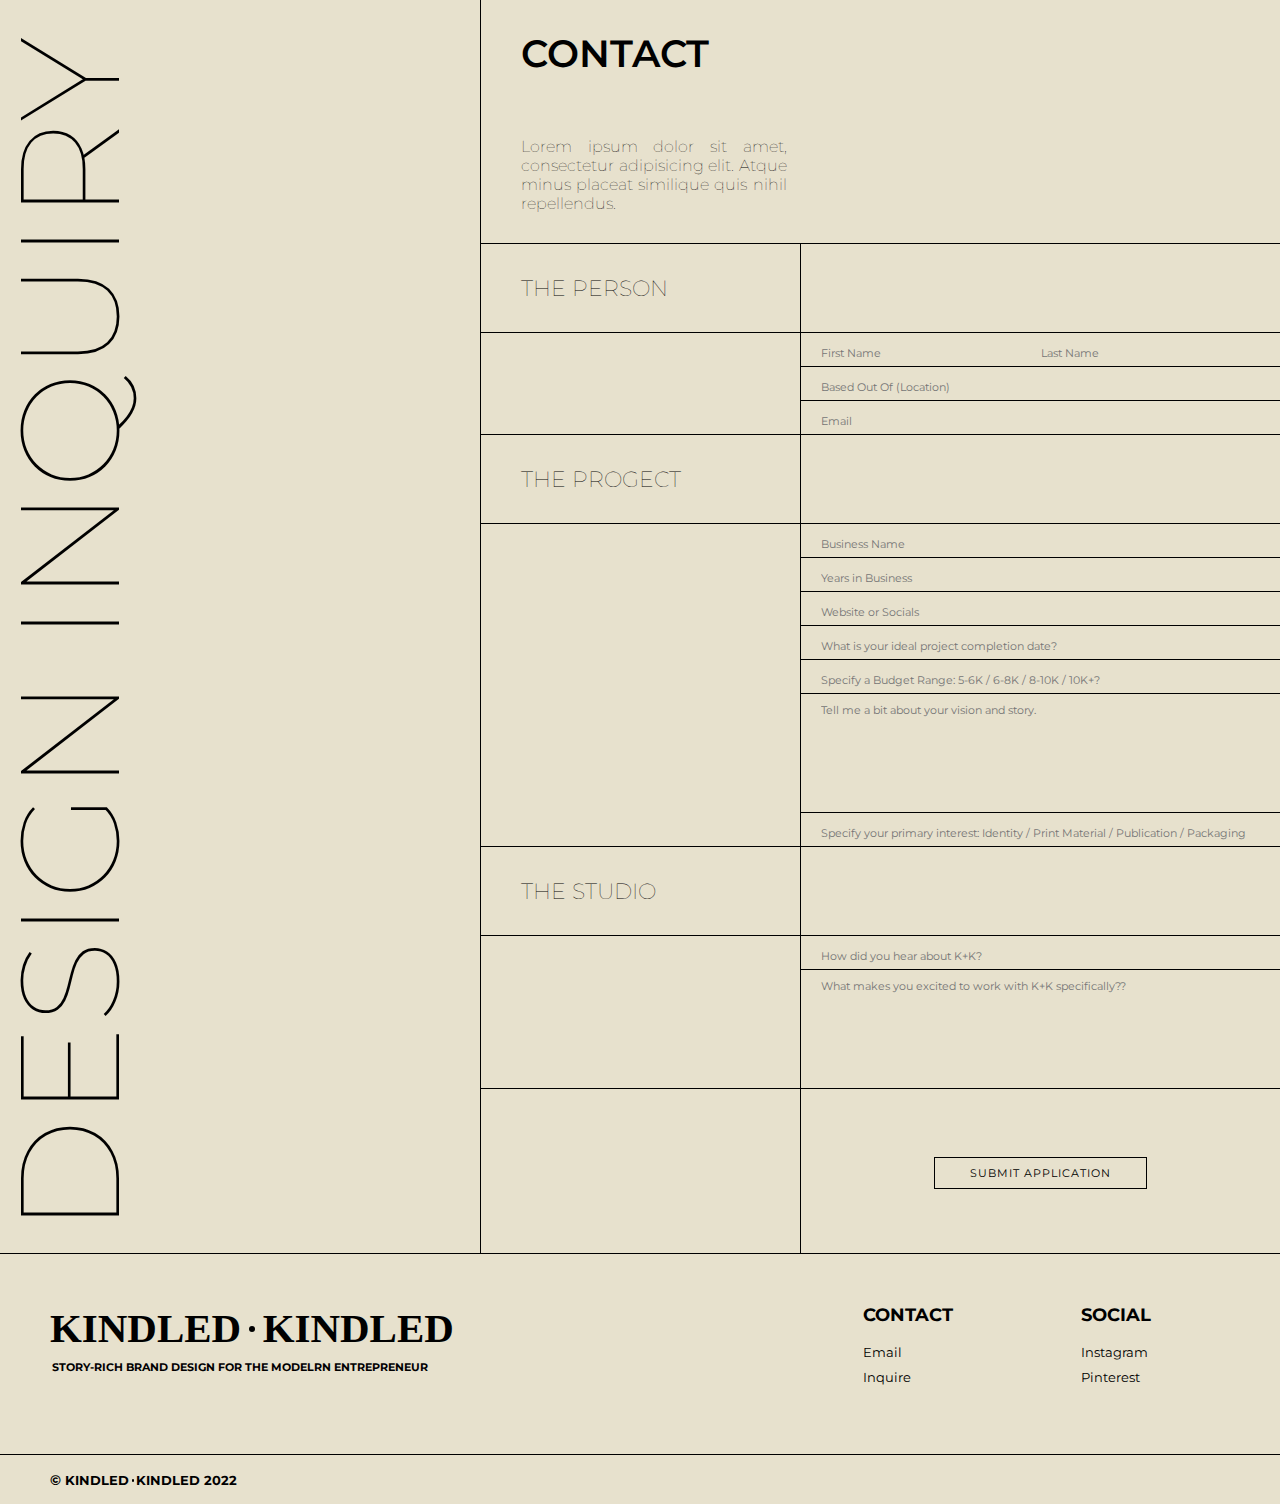
==== pages/contact.html @ 7143151b "Added adaptability for contact page" ====
<!DOCTYPE html>
<html lang="en">
  <head>
    <meta charset="UTF-8" />
    <meta name="viewport" content="width=device-width, initial-scale=1.0" />
    <meta http-equiv="X-UA-Compatible" content="ie=edge" />
    <link rel="stylesheet" href="/style/style.css" />
    <link rel="stylesheet" href="/style/style-contact.css" />
    <title>Kindled</title>
  </head>
  <body>
    <div class="header" id="header">
      <div class="black"></div>
      <div class="site-title" id="site-title--sm">
        <h1>Kindled</h1>
        <h1>Kindled</h1>
        <p class="title--about">
          story-rich brand design for the modelrn ENTREPRENEUR
        </p>
      </div>
    </div>
    <div class="main-section">
        <div class="content flex-right">
          <h1 class="inquiry-title">DESIGN INQUIRY</h1>
        <form>
        <table>
          <tbody>
            <tr class="table-title">
              <th class="title cellheader"><h2>contact</h2></th>
            </tr>
            <tr class="table-text">
              <th class="cellheader" colspan="2">
                <p>
                Lorem ipsum dolor sit amet, consectetur adipisicing elit. Atque
                minus placeat similique quis nihil repellendus.
                </p>
              </th>
            </tr>
            <tr>
              <th class="cellheader"><h3>The Person</h3></th>
              <th></th>
            </tr>
            <tr>
              <th rowspan="3" class="th-empty"></th>
              <th class='input-names'>
                <input type="text" placeholder="First Name" /><input
                  type="text"
                  placeholder="Last Name"
                />
              </th>
            </tr>
            <tr>
              <th>
                <input type="text" placeholder="Based Out Of (Location)" />
              </th>
            </tr>
            <tr>
              <th><input type="text" placeholder="Email" /></th>
            </tr>
            <tr>
              <th class="cellheader"><h3>The progect</h3></th>
              <th></th>
            </tr>
            <tr>
              <th rowspan="7" class="th-empty"></th>
              <th><input type="text" placeholder="Business Name" /></th>
            </tr>
            <tr>
              <th><input type="text" placeholder="Years in Business" /></th>
            </tr>
            <tr>
              <th><input type="text" placeholder="Website or Socials" /></th>
            </tr>
            <tr>
              <th>
                <input
                  type="text"
                  placeholder="What is your ideal project completion date?"
                />
              </th>
            </tr>
            <tr>
              <th>
                <input
                  type="text"
                  placeholder="Specify a Budget Range: 5-6K / 6-8K / 8-10K / 10K+?"
                />
              </th>
            </tr>
            <tr>
              <th>
                <textarea
                  type="text"
                  placeholder="Tell me a bit about your vision and story."
                /></textarea>
              </th>
            </tr>
            <tr>
              <th><input
                type="text"
                placeholder="Specify your primary interest: Identity / Print Material / Publication / Packaging"
              /></th>
            </tr>
            <tr>
              <th class="cellheader"><h3>the studio</h3></th>
              <th></th>
            </tr>
            <tr>
              <th rowspan="2" class="th-empty"></th>
              <th><input
                type="text"
                placeholder="How did you hear about K+K?"
              /></th>
            </tr>
            <tr>
              <th><textarea
                type="text"
                placeholder="What makes you excited to work with K+K specifically??"
              /></textarea>
            </tr>
            <tr>
              <th class="th-empty"></th>
              <th class="cell-button"><div class="flex-center"><button type="submit">submit application</button></div></th>
            </tr>
          </tbody>
        </table>
        </form>
      </div>
      <div class="subscribe row subscribe-grid grid">
        <div class="site-title">
          <a href="/index.html" id="logo">
            <h1>Kindled</h1>
            <h1>Kindled</h1>
            <p class="title--about">
              story-rich brand design for the modelrn ENTREPRENEUR
            </p>
          </a>
          <a href="/index.html" id="logo-md">
            <h1>K</h1>
          </a>
        </div>
        <div class="email">
          <h4>Download the free resource</h4>
          <p class="download--text">
            Soul of a storyline: a workbook for ENTREPRENEURs
          </p>
          <div class="email--form">
            <input
              class="email--input"
              type="text"
              placeholder="email"
              name="email"
            />
            <button class="submit--button">submit</button>
          </div>
        </div>
        <div class="contact">
          <h4 class="contact-social--title">contact</h4>
          <ul class="contact-social--list">
            <li><a href="">Email</a></li>
            <li><a href="/pages/contact.html" id="inquire">Inquire</a></li>
          </ul>
        </div>
        <div class="social">
          <h4 class="contact-social--title">social</h4>
          <ul class="contact-social--list">
            <li><a href="https://www.instagram.com/">Instagram</a></li>
            <li><a href="https://www.pinterest.com/">Pinterest</a></li>
          </ul>
        </div>
      </div>
    </div>
    <div class="footer">
      <div class="copyright">
        <h5><span>©</span> Kindled</h5>
        <h5>Kindled 2022</h5>
      </div>
    </div>
    <script src="/js/jquery-3.6.0.min.js"></script>
    <script src="/js/script.js"></script>
  </body>
</html>
---- style/style.css ----
@import url("https://fonts.googleapis.com/css2?family=Montserrat:wght@700&family=Nunito:wght@300&display=swap");
@import url("https://fonts.googleapis.com/css2?family=Montserrat&display=swap");

html {
  scroll-behavior: smooth;
}

body {
  background-color: rgb(231, 225, 205);
  margin: 0;
  font-family: "Montserrat", sans-serif;
  font-size: 16px;
  /* font-family: 'Nunito', sans-serif; */
}

h1,
h2,
h3,
h4 {
  margin: 0;
  padding: 0;
}

h1 {
  display: inline-block;
}

a {
  text-decoration: none;
  outline: none;
  color: inherit;
}

textarea:focus,
input:focus {
  outline: none;
}

.first-section {
  height: 800px;
  background: transparent;
}

.header {
  z-index: -1;
  background: no-repeat center/100% url(/images/img6.jpg);
  height: 800px;
  position: fixed;
  width: 100%;
}

#site-title--sm {
  display: none;
}

.black {
  background-color: rgba(0, 0, 0, 0.308);
  height: 800px;
  width: 100%;

  position: relative;
}

.menu {
  display: flex;
  z-index: 1;
  margin: 60px;
  width: 100%;
  text-align: center;
  /* justify-content: space-around; */
  /* position: absolute; */

  margin: 0;
  color: rgb(255, 255, 255);
  text-transform: uppercase;
  font-size: 45px;

  color: white;
  position: fixed;
  /* background-color: rgba(0, 0, 0, 0.308); */
  height: 70px;
}
.menu-flex {
  display: flex;
  justify-content: space-between;

  width: 50%;
  margin: 8px auto;
}

.main-section {
  width: 100%;
  height: auto;
  background-color: inherit;
  position: relative;
}

.button-div {
  position: absolute;
  top: -5%;
  width: 100%;
  display: flex;
  justify-content: center;
}
.start-progect--button {
  background-color: transparent;
  font-size: 1em;
  font-family: inherit;
  text-transform: uppercase;
  letter-spacing: 1.2px;
  padding: 8px 45px;
  border: none;
  color: white;
  text-align: center;
  transform: translate(0%, 0%);
  overflow: hidden;
}
.start-progect--button span {
  display: block;
  background: rgb(255, 255, 255);
  transition: ease-in-out 0.2s;
}

/* ////////////////////////////////////////////////// */
/* BUTTON ANIMATION */
/* ////////////////////////////////////////////////// */
.start-progect--button span:nth-child(1),
.start-progect--button span:nth-child(3) {
  position: absolute;
  height: 1px;
  width: 100%;
}
.start-progect--button span:nth-child(2),
.start-progect--button span:nth-child(4) {
  position: absolute;
  height: 100%;
  width: 1px;
}

.start-progect--button:hover span:nth-child(1) {
  top: 0;
  left: 100%;
  transition-delay: 0s;
}
.start-progect--button:hover span:nth-child(2) {
  top: 100%;
  right: 0;
  transition-delay: 0.2s;
}
.start-progect--button:hover span:nth-child(3) {
  bottom: 0;
  right: 100%;
  transition-delay: 0.4s;
}
.start-progect--button:hover span:nth-child(4) {
  bottom: 100%;
  left: 0;
  transition-delay: 0.6s;
}

.start-progect--button span:nth-child(1) {
  top: 0;
  left: 0;
}
.start-progect--button span:nth-child(2) {
  top: 0;
  right: 0;
}
.start-progect--button span:nth-child(3) {
  bottom: 0;
  right: 0;
}
.start-progect--button span:nth-child(4) {
  bottom: 0;
  left: 0;
}
/* ////////////////////////////////////////////////// */
/* ////////////////////////////////////////////////// */

.row {
  padding: 50px;
}

.grid {
  display: grid;
}

.grid-section {
  grid-template-columns: repeat(2, 1fr);
  grid-auto-rows: 700px;
}

.grid-section .row {
  border-bottom: 0.8px solid black;
}

.grid-section-2,
.grid-section-4 {
  border-left: 0.8px solid black;
}

.subscribe {
  height: 100px;
  border-bottom: 0.8px solid black;
}

.grid-section-1 {
  text-align: center;
}

.grid-section-1 img {
  width: auto;
  height: 600px;
}

.grid-section-2 .grid-inner_image {
  text-align: center;
  border-bottom: none;
  padding-bottom: 50px;
  margin: 30px 0;
}

.section-2-inner_image {
  width: auto;
  height: 300px;
}

.grid-inner_content {
  grid-template-columns: 3fr 2fr;
  grid-gap: 60px;
  max-height: 180px;
}

.grid-inner_content h3 {
  text-transform: uppercase;
  white-space: nowrap;
}

.grid-inner_text p {
  text-align: justify;
  margin-top: 30px;
  margin-bottom: 0;
}

.grid-inner_list ul {
  margin-top: 30px;
  padding-left: 0px;
  list-style-type: none;
}

.grid-inner_list ul li {
  padding-left: 1.9rem;
  background-image: url(/images/plus.png);
  background-position: 0.3em 0.2em;
  background-size: 0.9rem 0.9rem;
  background-repeat: no-repeat;
}

.grid-center {
  display: grid;
  align-content: center;
  text-align: center;
}

.sec-3_image img {
  height: 450px;
  width: auto;
}

.grid-inner_quote {
  width: 450px;
  height: 440px;

  margin: 0 auto;
  margin-top: -50px;
  font-weight: 700;
  font-size: 1.1em;
  text-transform: uppercase;
}

.grid-section-4 .grid-inner_content {
  grid-gap: 35px;
}

.subscribe-grid {
  grid-template-columns: 8fr 5fr 1fr 1fr;
  grid-gap: 80px;
}

.subscribe-grid h4 {
  text-transform: uppercase;
  font-size: 1.12em;
  white-space: nowrap;
}

.site-title {
  text-transform: uppercase;
  font-size: 1.5em;
  font-family: "Times New Roman", Times, serif;
  white-space: nowrap;
}

.site-title h1:first-of-type::after {
  content: "";
  display: inline-block;
  width: 0.15em;
  height: 0.15em;
  background-color: black;
  border-radius: 50%;
  margin: 0.25em 0.05em 0.25em 0.2em;
  position: relative;
}

#logo-md {
  display: none;
}

.title--about {
  font-family: "Montserrat", sans-serif;
  font-weight: bold;
  font-size: 0.56em;
  margin: 8px 2px;
}

.email {
  max-width: 380px;
}

.download--text {
  text-transform: uppercase;
  font-style: italic;
  font-size: 0.76em;
  margin: 7px 0 20px;
}

.email--form {
  width: 100%;
  padding-bottom: 2px;
  border-bottom: 1px solid black;
}

.email--input {
  width: 80%;
  background-color: initial;
  border: none;
  padding: 5px 0;
}

.email--input:active,
.email--input:focus {
  background-color: initial;
}

.email--input::placeholder {
  text-transform: uppercase;
  color: rgb(156, 156, 156);
}

.submit--button {
  width: 18%;
  background-color: initial;
  border: none;
  text-transform: uppercase;
  padding: 0;
  text-align: end;
}

.contact-social--title {
  margin-bottom: 20px;
}

.contact-social--list {
  list-style-type: none;
  padding: 0;
  margin: 0;
  font-size: 0.8em;
}
.contact-social--list li {
  margin-bottom: 10px;
}

.footer {
  padding: 15px 50px;
  background-color: inherit;
}

.copyright h5 {
  display: inline-block;
  text-transform: uppercase;
  font-size: 0.8em;
  margin: 0;
}

.copyright h5 span {
  font-size: 1.1em;
}

.copyright h5:first-of-type::after {
  content: "";
  display: inline-block;
  width: 0.2em;
  height: 0.2em;
  background-color: black;
  border-radius: 50%;
  margin: 0.25em -0.2em 0.25em 0.2em;
  position: relative;
}

/* xs */
@media (max-width: 575.98px) {
  body {
    font-size: 13px;
  }
  h1 {
    display: block;
  }
  h3 {
    text-align: center;
  }
  .row {
    padding: 0 30px;
  }
  .first-section .header {
    padding: 0;
  }
  .site-title h1:first-of-type::after {
    display: none;
  }
  .site-title p,
  .email h4 {
    white-space: initial;
  }
  .main-section .grid {
    display: block;
  }
  .grid-section-2 {
    height: 700px;
  }
  .section-2-inner_image {
    height: 200px;
    width: auto;
  }
  .grid-inner_list {
    margin-top: 50px;
  }
  .grid-inner_list ul {
    width: fit-content;
    margin: 30px auto 0;
  }
  .grid-center {
    height: 100%;
  }
  .grid-center .sec-3_image {
    margin: 0;
  }
  .grid-section-4 {
    height: 600px;
  }
  .grid-section-4 .grid-inner_quote {
    height: auto;
    margin-top: 60px;
    margin-bottom: 0;
  }
  .subscribe {
    margin: 60px 0 40px;
  }
  .subscribe-grid .email {
    margin-top: 0;
  }
  .contact,
  .social {
    margin-bottom: 30px;
  }
  .footer {
    background-color: rgb(59, 59, 59);
    color: white;
    height: auto;
    padding: 4px 30px;
  }
}

/* sm */
@media (max-width: 767.98px) {
  .header {
    padding: 40px 50px;
  }
  #site-title--sm {
    display: inline-block;
    font-size: 20px;
    color: black;
    width: 100%;
  }
  .menu,
  .black {
    display: none;
  }
  .menu {
    position: relative;
    display: none;
  }
  .first-section {
    height: 150px;
    background: none;
    border-bottom: 1px solid black;
  }
  .header {
    position: relative;
    height: 150px;
    background-image: none;
    width: auto;
    /* display: none; */
  }
  .grid-section,
  .subscribe-grid {
    grid-template-columns: none;
  }
  .grid-section .row,
  .grid-section div,
  .subscribe {
    border: none;
  }
  .site-title {
    display: none;
  }
  .grid-section-1 {
    margin: auto;
    padding: 0;
    width: 100%;
  }
  .grid-section-1 img {
    width: 100%;
    height: auto;
  }
  .grid-inner_image {
    padding-bottom: 100px;
  }
  .sec-3_image {
    margin-top: 100px;
    margin-bottom: 50px;
  }
  .sec-3_image img {
    width: 70%;
    height: auto;
  }
  .grid-section-4 .grid-inner_content {
    margin-top: 50px;
  }
  .grid-inner_quote {
    height: 200px;
    width: auto;
    margin: 60px 0 120px;
  }
  .subscribe {
    height: fit-content;
    font-size: 1.1em;
  }
  .main-section .subscribe-grid {
    grid-gap: 30px;
    grid-template-columns: 1fr 1fr;
  }
  .email {
    max-width: none;
    margin-bottom: 50px;
    grid-column: 1/3;
  }
  .contact,
  .social {
    text-align: center;
  }
}

/* md */
@media (min-width: 768px) and (max-width: 991.98px) {
  body {
    font-size: 13px;
  }
  .menu {
    font-size: 30px;
    height: 52px;
  }
  .first-section,
  .header {
    height: 500px;
  }
  .grid-section {
    grid-auto-rows: 600px;
  }
  .grid-section-1 img {
    height: auto;
    width: 100%;
  }
  .section-2-inner_image {
    height: 180px;
    margin: 0;
  }
  .grid-section-2 .grid-inner_image {
    padding-bottom: 40px;
  }
  .sec-3_image img {
    height: 300px;
  }
  .grid-section-4 .grid-inner_content,
  .grid-inner_content {
    grid-gap: 30px;
  }
  .grid-inner_text p,
  .grid-inner_list ul {
    margin-top: 20px;
  }
  .grid-inner_quote {
    width: 350px;
    height: 320px;
    font-size: 1.2em;
  }
  #logo {
    display: none;
  }
  #logo-md {
    display: block;
    font-size: 1.5em;
  }
  .site-title h1:first-of-type::after {
    display: none;
  }
  .subscribe-grid {
    grid-gap: 35px;
    grid-template-columns: 1fr 4fr 1fr 1fr;
  }
}

/* lg */
@media (min-width: 992px) and (max-width: 1199.98px) {
  body {
    font-size: 14px;
  }
  .first-section,
  .header {
    height: 650px;
  }
  .grid-section-1 img {
    height: 450px;
    margin: 75px 0;
  }
  .section-2-inner_image {
    height: 250px;
    margin: 30px 0;
  }
  .grid-inner_content {
    grid-gap: 40px;
  }
  .grid-inner_text p,
  .grid-inner_list ul {
    margin-top: 20px;
    font-size: 0.95em;
  }
  .grid-inner_list ul li {
    padding-left: 1.5rem;
  }
  .grid-inner_quote {
    width: 400px;
    height: 420px;
    font-size: 1.1em;
  }
  .site-title {
    font-size: 1.15em;
  }
  .site-title h1:first-of-type::after {
    width: 0.15em;
    height: 0.15em;
    margin: 0.25em 0.05em 0.25em 0.2em;
  }
  .title--about {
    margin: 8px 2px;
  }
  .subscribe-grid {
    grid-gap: 50px;
  }
  .subscribe-grid h4 {
    grid-template-columns: 8fr 4fr 1fr 1fr;
  }
}

/* xl */
@media (min-width: 1200px) and (max-width: 1489.98px) {
  .grid-inner_content {
    grid-gap: 40px;
  }
  .grid-inner_text p,
  .grid-inner_list ul {
    margin-top: 20px;
    font-size: 0.95em;
  }
  .grid-inner_list ul li {
    padding-left: 1.7rem;
  }
  .grid-inner_quote {
    height: 390px;
  }
  .site-title {
    font-size: 1.28em;
  }
  .subscribe-grid {
    grid-gap: 70px;
  }
  .download--text {
    font-size: 0.68em;
    margin: 7px 0 15px;
  }
}

@media (min-width: 1490px) {
}
---- style/style-contact.css ----
body {
  font-size: 16px;
}
h2,
h3 {
  text-transform: uppercase;
  font-weight: 100;
}
h3 {
  font-size: 1.4em;
}
p {
  padding: 0;
  margin: 0;
}
.header {
  border-bottom: 2px solid black;
  height: auto;
}
.content {
  border-bottom: 1px solid black;
  border-collapse: collapse;
}
table {
  table-layout: fixed;
  border-left: 1px solid black;
  border-collapse: collapse;

  width: 800px;
}
th {
  border: 1px solid black;
  border-right: none;
  border-bottom: none;
  text-align: start;
  padding: 9px 20px 5px;
  font-weight: 100;
}
th.title,
.table-text th {
  border: none;
}
.table-text th {
  padding-right: 0;
  text-align: justify;
}
.table-text .cellheader p {
  width: 35%;
}
.title h2 {
  font-size: 2.4em;
  font-weight: 600;
}
.cellheader {
  padding: 30px 40px;
  width: 30%;
}
input,
textarea {
  padding: 0;
  background-color: initial;
  border: none;
  width: 100%;
  font-size: 0.7em;
  font-family: inherit;
}

textarea {
  height: 100px;
  resize: none;
}
.input-names input {
  width: 50%;
}
.cell-button {
  height: 150px;
}
.cell-button button {
  background-color: initial;
  border: 1px solid black;
  padding: 8px 35px;
  font-family: inherit;
  text-transform: uppercase;
  font-size: 0.7em;
  letter-spacing: 1px;
  cursor: pointer;
}
.cell-button--center {
  width: 100%;
  margin: 0 auto;
}
.inquiry-title {
  transform: rotate(-90deg);

  position: absolute;
  top: 550px;
  left: -530px;

  font-size: 140px;
  font-weight: 100;
}

.flex-right {
  display: flex;
  justify-content: right;
}

.flex-center {
  display: flex;
  justify-content: center;
}
.email {
  display: none;
}
.subscribe-grid {
  grid-template-columns: 5fr 1fr 1fr;
}

/* xs */
@media (max-width: 575.98px) {
  body {
    font-size: 13px;
  }
  .header {
    padding: 0;
  }
  .site-title {
    max-width: 70%;
  }
}

/* sm */
@media (max-width: 767.98px) {
  table {
    width: 100%;
    border-left: 0;
  }
  .th-empty,
  .cellheader,
  .cell-button {
    border-left: 0;
  }
  .th-empty {
    padding: 0;
  }
  .inquiry-title {
    display: none;
  }
  .table-title .title,
  .table-text .cellheader {
    font-size: inherit;
    white-space: normal;
  }
  .cellheader {
    width: 0.1%;
    padding: 20px 0 20px 20px;
    margin-left: 20px;
    white-space: nowrap;
    font-size: 18px;
  }
  .cellheader h3 {
    font-weight: 600;
    color: #2c2c2c;
  }
  .cellheader ~ th {
    border-left: none;
  }
  .table-text .cellheader {
    padding: 20px;
  }
  .table-text .cellheader p {
    width: 70%;
  }
  .cell-button {
    transform: translateX(-1%);
  }
}

/* md */
@media (min-width: 768px) and (max-width: 991.98px) {
  body {
    font-size: 13px;
  }
  table {
    width: 615px;
  }
  .cellheader {
    width: 22%;
  }
  .inquiry-title {
    letter-spacing: 3px;
    top: 530px;
    left: -470px;
    font-size: 120px;
  }
}

/* lg */
@media (min-width: 992px) and (max-width: 1199.98px) {
  body {
    font-size: 14px;
  }
  .inquiry-title {
    top: 530px;
    left: -490px;
    font-size: 130px;
  }
}

/* xl */
@media (min-width: 1200px) and (max-width: 1489.98px) {
}

@media (min-width: 1490px) {
}
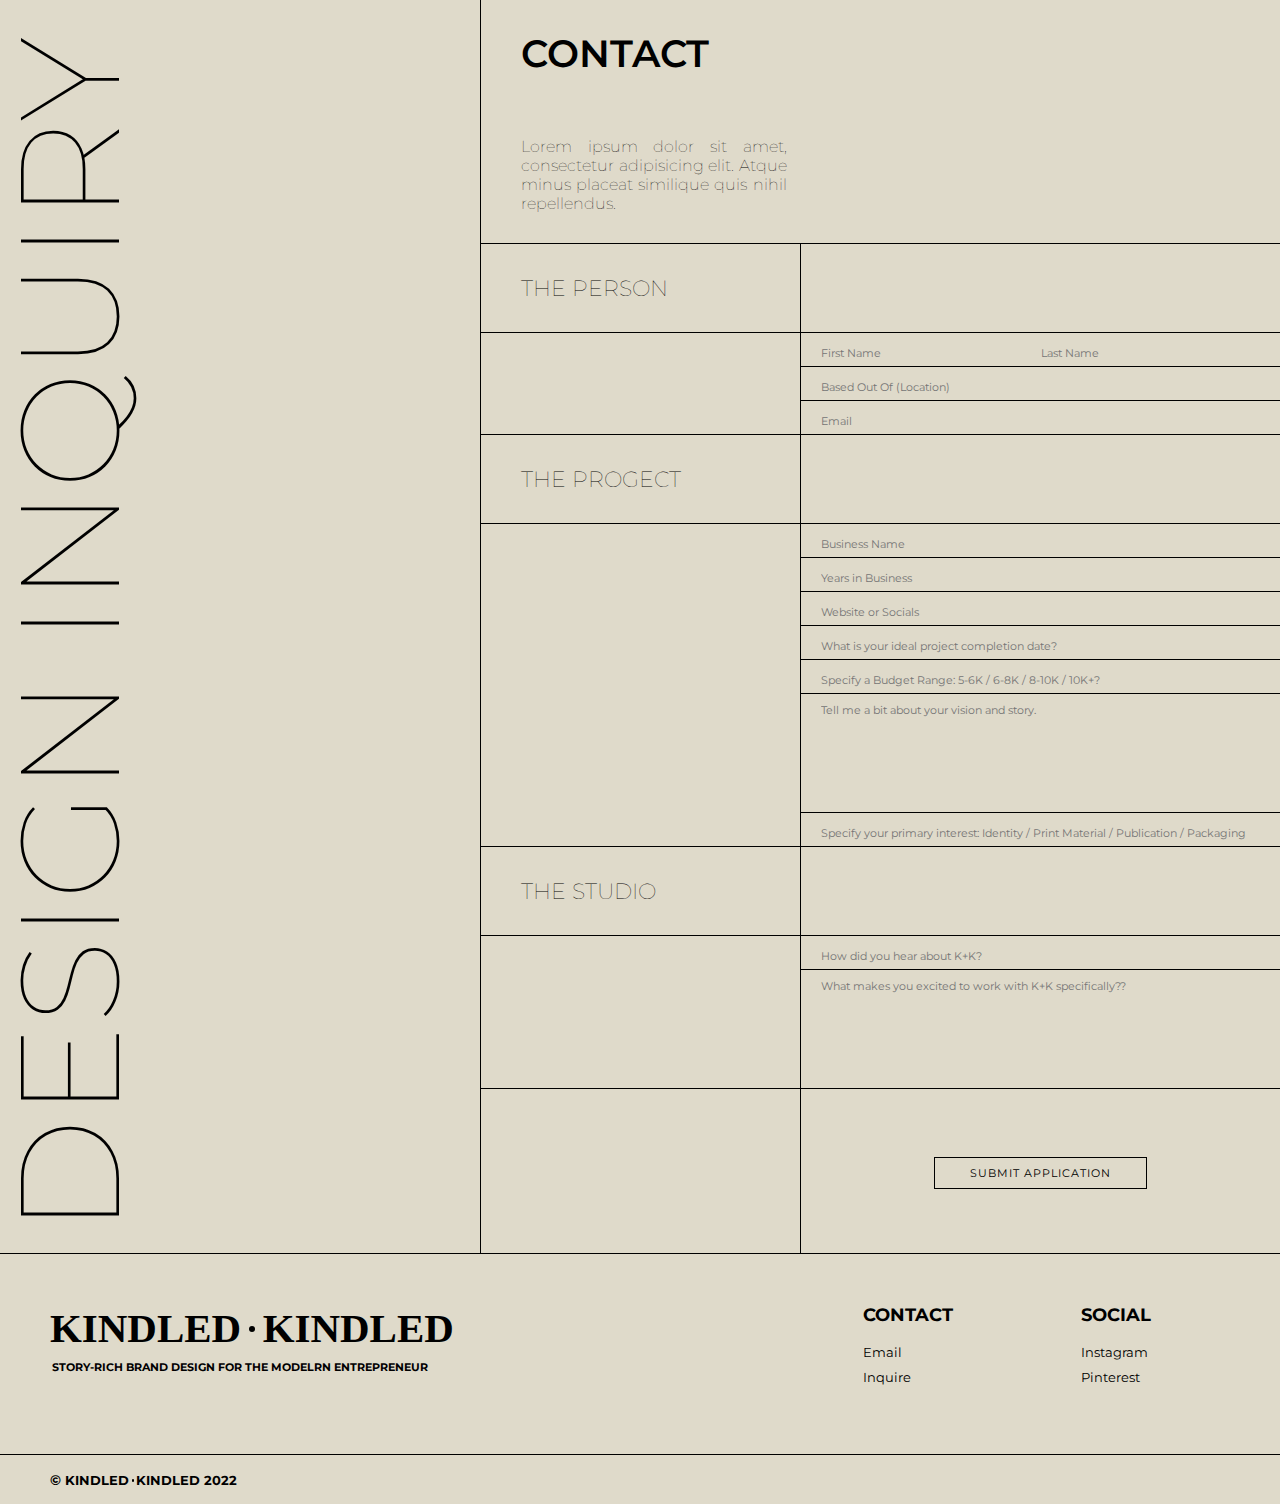
==== commit 964b515b: "Project page is added" ====
--- a/pages/contact.html
+++ b/pages/contact.html
@@ -4,20 +4,19 @@
     <meta charset="UTF-8" />
     <meta name="viewport" content="width=device-width, initial-scale=1.0" />
     <meta http-equiv="X-UA-Compatible" content="ie=edge" />
-    <link rel="stylesheet" href="/style/style.css" />
-    <link rel="stylesheet" href="/style/style-contact.css" />
+    <link rel="stylesheet" href="../style/style.css" />
+    <link rel="stylesheet" href="../style/style-contact.css" />
     <title>Kindled</title>
   </head>
   <body>
     <div class="header" id="header">
       <div class="black"></div>
-      <div class="site-title" id="site-title--sm">
-        <h1>Kindled</h1>
-        <h1>Kindled</h1>
-        <p class="title--about">
-          story-rich brand design for the modelrn ENTREPRENEUR
-        </p>
-      </div>
+      <a href="../index.html" class="site-title" id="site-title--sm">
+          <h1>Kindled</h1>
+          <h1>Kindled</h1>
+          <p class="title--about">
+          story-rich brand design for the modelrn ENTREPRENEUR</p>
+          </a>
     </div>
     <div class="main-section">
         <div class="content flex-right">
@@ -128,14 +127,14 @@
       </div>
       <div class="subscribe row subscribe-grid grid">
         <div class="site-title">
-          <a href="/index.html" id="logo">
+          <a href="../index.html" id="logo">
             <h1>Kindled</h1>
             <h1>Kindled</h1>
             <p class="title--about">
               story-rich brand design for the modelrn ENTREPRENEUR
             </p>
           </a>
-          <a href="/index.html" id="logo-md">
+          <a href="../index.html" id="logo-md">
             <h1>K</h1>
           </a>
         </div>
@@ -158,7 +157,7 @@
           <h4 class="contact-social--title">contact</h4>
           <ul class="contact-social--list">
             <li><a href="">Email</a></li>
-            <li><a href="/pages/contact.html" id="inquire">Inquire</a></li>
+            <li><a href="../pages/contact.html" id="inquire">Inquire</a></li>
           </ul>
         </div>
         <div class="social">
--- a/style/style.css
+++ b/style/style.css
@@ -5,11 +5,16 @@
   scroll-behavior: smooth;
 }
 
+* {
+  transition: 0.1s ease;
+}
+
 body {
-  background-color: rgb(231, 225, 205);
+  background-color: rgb(223, 218, 202);
   margin: 0;
   font-family: "Montserrat", sans-serif;
   font-size: 16px;
+  box-sizing: border-box;
   /* font-family: 'Nunito', sans-serif; */
 }
 
@@ -39,11 +44,12 @@
 .first-section {
   height: 800px;
   background: transparent;
+  z-index: -1;
 }
 
 .header {
   z-index: -1;
-  background: no-repeat center/100% url(/images/img6.jpg);
+  background: no-repeat center/100% url(/portfolio/images/main/img6.jpg);
   height: 800px;
   position: fixed;
   width: 100%;
@@ -250,7 +256,7 @@
 
 .grid-inner_list ul li {
   padding-left: 1.9rem;
-  background-image: url(/images/plus.png);
+  background-image: url(../images/plus.png);
   background-position: 0.3em 0.2em;
   background-size: 0.9rem 0.9rem;
   background-repeat: no-repeat;
@@ -298,6 +304,8 @@
   font-size: 1.5em;
   font-family: "Times New Roman", Times, serif;
   white-space: nowrap;
+  z-index: 2;
+  cursor: pointer;
 }
 
 .site-title h1:first-of-type::after {
@@ -508,7 +516,11 @@
     height: 150px;
     background-image: none;
     width: auto;
+    z-index: 1;
     /* display: none; */
+  }
+  .button-div {
+    display: none;
   }
   .grid-section,
   .subscribe-grid {
--- a/style/style-contact.css
+++ b/style/style-contact.css
@@ -121,7 +121,7 @@
   body {
     font-size: 13px;
   }
-  .header {
+  #header {
     padding: 0;
   }
   .site-title {
@@ -134,6 +134,9 @@
   table {
     width: 100%;
     border-left: 0;
+  }
+  .header {
+    padding: 40px 20px;
   }
   .th-empty,
   .cellheader,
@@ -174,6 +177,10 @@
   .cell-button {
     transform: translateX(-1%);
   }
+  input,
+  textarea {
+    font-size: 0.85em;
+  }
 }
 
 /* md */
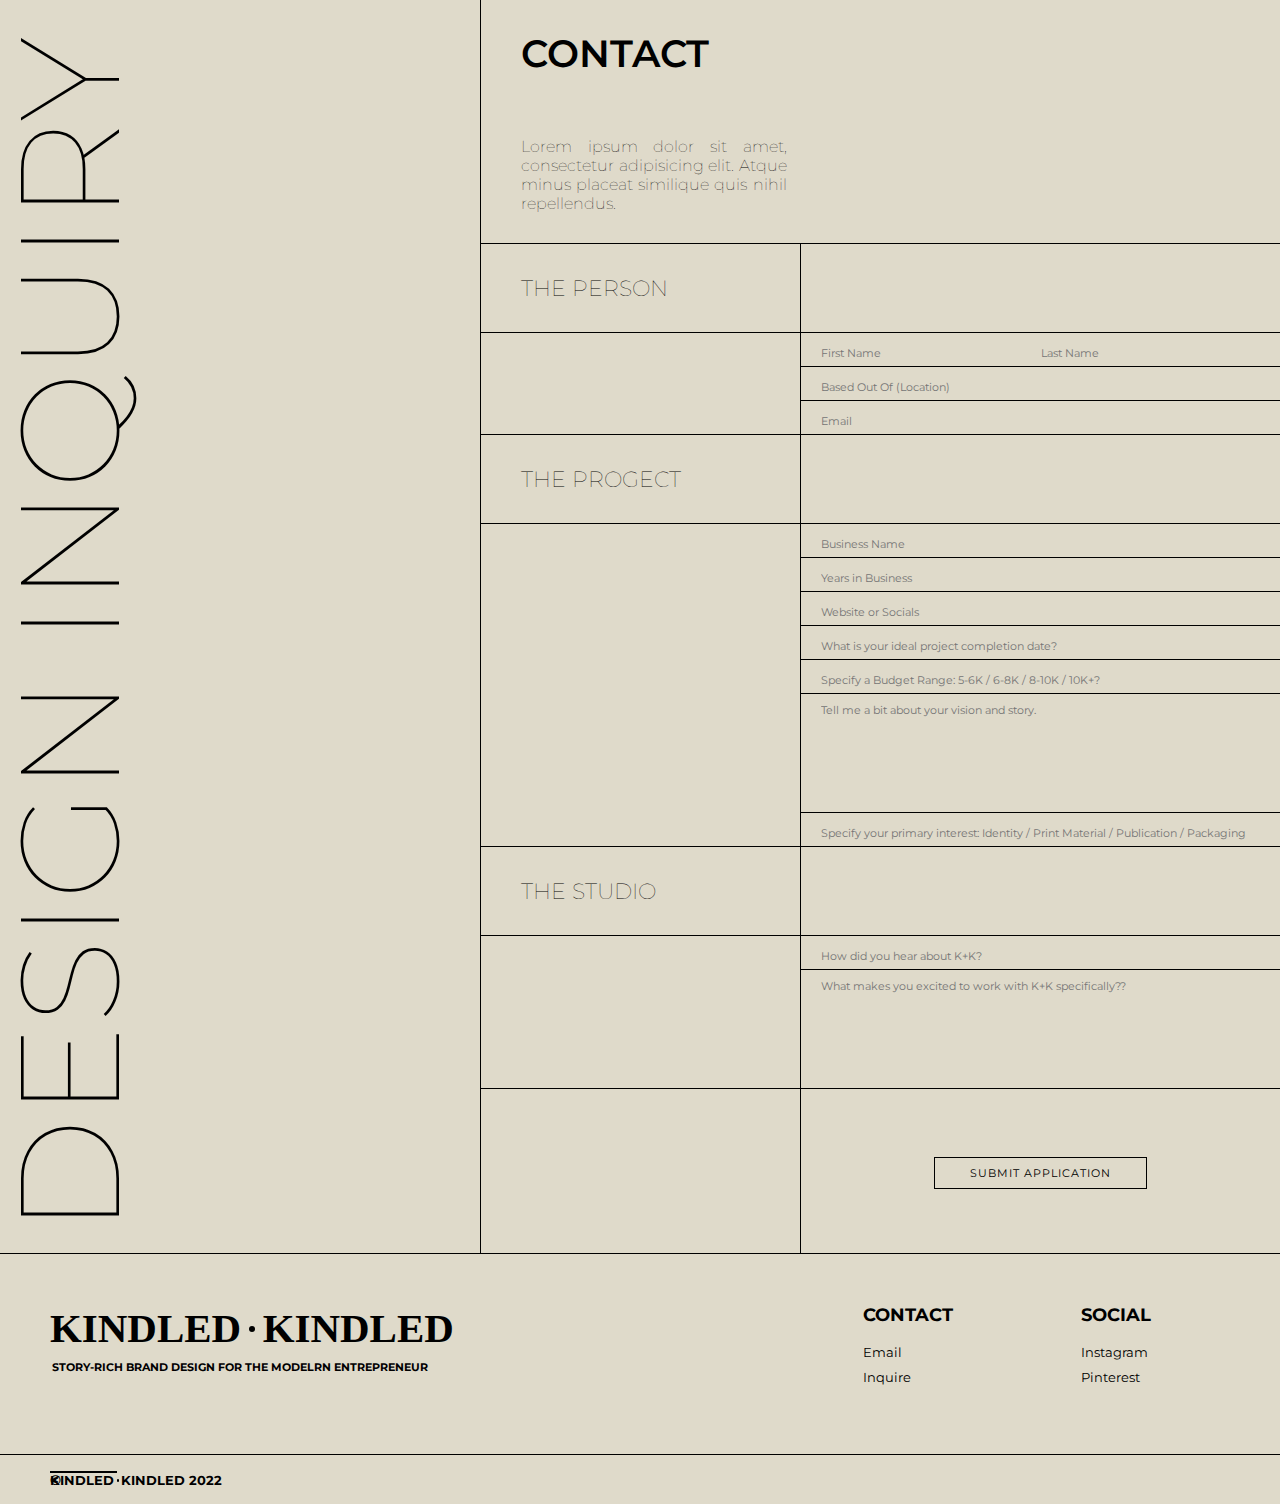
==== commit 46915311: "Collapsible menu is added" ====
--- a/pages/contact.html
+++ b/pages/contact.html
@@ -6,6 +6,7 @@
     <meta http-equiv="X-UA-Compatible" content="ie=edge" />
     <link rel="stylesheet" href="../style/style.css" />
     <link rel="stylesheet" href="../style/style-contact.css" />
+    <link rel="stylesheet" href="../style/style-menu-sm.css" />
     <title>Kindled</title>
   </head>
   <body>
@@ -16,7 +17,35 @@
           <h1>Kindled</h1>
           <p class="title--about">
           story-rich brand design for the modelrn ENTREPRENEUR</p>
-          </a>
+      </a>
+      <div class="menu-sm">
+        <div class="menu-sm--icon not-active">
+          <span></span>
+          <span></span>
+          <span></span>
+        </div>
+        <div class="menu-sm--wrapper">
+          <ul class="menu-sm--ul">
+            <li class="menu-sm--projects-li">
+              <div class="menu-sm--projects">
+                <div class="menu-sm--projects-button">
+                  <span class="menu-sm--projects-button-1"></span>
+                  <span class="menu-sm--projects-button-2"></span>
+                </div>
+                Projects
+              </div>
+              <ul class="menu-sm--projects-ul">
+                <li><a href="../pages/project1.html">Alex-Mary</a></li>
+                <li><a href="../pages/project2.html">1989</a></li>
+              </ul>
+            </li>
+            <li class="menu-sm--li"><a href="">About</a></li>
+            <li class="menu-sm--li">
+              <a href="../pages/contact.html">Inquire</a>
+            </li>
+          </ul>
+        </div>
+      </div>
     </div>
     <div class="main-section">
         <div class="content flex-right">
@@ -175,7 +204,7 @@
         <h5>Kindled 2022</h5>
       </div>
     </div>
-    <script src="/js/jquery-3.6.0.min.js"></script>
-    <script src="/js/script.js"></script>
+    <script src="../js/jquery-3.6.0.min.js"></script>
+    <script src="../js/script.js"></script>
   </body>
 </html>
--- a/style/style.css
+++ b/style/style.css
@@ -7,23 +7,22 @@
 
 * {
   transition: 0.1s ease;
+  padding: 0;
+  margin: 0;
+
+  -webkit-user-select: none;
+  -khtml-user-select: none;
+  -moz-user-select: none;
+  -ms-user-select: none;
+  user-select: none;
 }
 
 body {
   background-color: rgb(223, 218, 202);
-  margin: 0;
   font-family: "Montserrat", sans-serif;
   font-size: 16px;
   box-sizing: border-box;
   /* font-family: 'Nunito', sans-serif; */
-}
-
-h1,
-h2,
-h3,
-h4 {
-  margin: 0;
-  padding: 0;
 }
 
 h1 {
@@ -67,14 +66,16 @@
   position: relative;
 }
 
+.display-block {
+  display: block;
+}
+
 .menu {
   display: flex;
   z-index: 1;
   margin: 60px;
   width: 100%;
   text-align: center;
-  /* justify-content: space-around; */
-  /* position: absolute; */
 
   margin: 0;
   color: rgb(255, 255, 255);
@@ -83,15 +84,50 @@
 
   color: white;
   position: fixed;
-  /* background-color: rgba(0, 0, 0, 0.308); */
   height: 70px;
 }
+
+.menu a {
+  cursor: pointer;
+}
+
 .menu-flex {
   display: flex;
   justify-content: space-between;
 
   width: 50%;
   margin: 8px auto;
+}
+
+.menu-wrapper {
+  font-size: 0.5em;
+  text-align: start;
+  margin-top: 8px;
+  padding: 10px;
+
+  opacity: 0;
+
+  transform: translateY(-100px);
+  transition: 0.3s ease;
+}
+
+.wrapper {
+  opacity: 1;
+  transform: translateY(0px);
+}
+
+.menu-wrapper ul {
+  list-style-type: ".";
+  margin-left: 10px;
+}
+
+.menu-wrapper li {
+  padding-left: 10px;
+  margin-bottom: 5px;
+}
+
+.menu-sm {
+  display: none;
 }
 
 .main-section {
@@ -431,12 +467,16 @@
   .first-section .header {
     padding: 0;
   }
+
   .site-title h1:first-of-type::after {
     display: none;
   }
   .site-title p,
   .email h4 {
     white-space: initial;
+  }
+  .site-title p {
+    max-width: 220px;
   }
   .main-section .grid {
     display: block;
@@ -506,6 +546,10 @@
     position: relative;
     display: none;
   }
+  .menu-sm {
+    display: block;
+  }
+
   .first-section {
     height: 150px;
     background: none;
--- a/style/style-contact.css
+++ b/style/style-contact.css
@@ -108,6 +108,7 @@
 .flex-center {
   display: flex;
   justify-content: center;
+  align-items: center;
 }
 .email {
   display: none;
--- a/style/style-menu-sm.css
+++ b/style/style-menu-sm.css
@@ -0,0 +1,246 @@
+.menu-sm {
+  height: 40px;
+  width: 40px;
+  position: absolute;
+  top: 60px;
+  right: 50px;
+}
+
+.menu-sm--icon {
+  position: absolute;
+  top: 50%;
+  left: 50%;
+  transform: translate(-50%, -50%);
+  width: 40px;
+  cursor: pointer;
+}
+
+span {
+  display: block;
+  width: 100%;
+  height: 2px;
+  background: #000;
+  transition: all 0.2s;
+  position: relative;
+}
+
+span + span {
+  margin-top: 11px;
+}
+
+.active span:nth-child(1) {
+  animation: ease 0.5s top forwards;
+}
+
+.not-active span:nth-child(1) {
+  animation: ease 0.5s top-2 forwards;
+}
+
+.active span:nth-child(2) {
+  animation: ease 0.5s scaled forwards;
+}
+
+.not-active span:nth-child(2) {
+  animation: ease 0.5s scaled-2 forwards;
+}
+
+.active span:nth-child(3) {
+  animation: ease 0.5s bottom forwards;
+}
+
+.not-active span:nth-child(3) {
+  animation: ease 0.5s bottom-2 forwards;
+}
+
+@keyframes top {
+  0% {
+    top: 0;
+    transform: rotate(0);
+  }
+  50% {
+    top: 10px;
+    transform: rotate(0);
+  }
+  100% {
+    top: 10px;
+    transform: rotate(45deg);
+  }
+}
+
+@keyframes top-2 {
+  0% {
+    top: 10px;
+    transform: rotate(45deg);
+  }
+  50% {
+    top: 10px;
+    transform: rotate(0deg);
+  }
+  100% {
+    top: 0;
+    transform: rotate(0deg);
+  }
+}
+
+@keyframes bottom {
+  0% {
+    bottom: 0;
+    transform: rotate(0);
+  }
+  50% {
+    bottom: 16px;
+    transform: rotate(0);
+  }
+  100% {
+    bottom: 16px;
+    transform: rotate(135deg);
+  }
+}
+
+@keyframes bottom-2 {
+  0% {
+    bottom: 16px;
+    transform: rotate(135deg);
+  }
+  50% {
+    bottom: 16px;
+    transform: rotate(0);
+  }
+  100% {
+    bottom: 0;
+    transform: rotate(0);
+  }
+}
+
+@keyframes scaled {
+  50% {
+    transform: scale(0);
+  }
+  100% {
+    transform: scale(0);
+  }
+}
+
+@keyframes scaled-2 {
+  0% {
+    transform: scale(0);
+  }
+  50% {
+    transform: scale(0);
+  }
+  100% {
+    transform: scale(1);
+  }
+}
+
+.menu-sm--wrapper {
+  position: absolute;
+  top: 50px;
+  right: -55px;
+  width: 120px;
+  height: 120px;
+  overflow: hidden;
+}
+
+.menu-sm--ul {
+  transition: 0.5s ease-in-out;
+  transform: translateY(-200px);
+  opacity: 0;
+}
+
+.menu-sm--wrapper ul {
+  list-style-type: "\2981";
+  margin: 0 12px;
+  width: 100px;
+}
+
+.menu-sm--wrapper li {
+  padding-left: 8px;
+  margin: 5px 0;
+  height: auto;
+}
+
+.menu-sm--projects {
+  transform: translateX(-8px);
+}
+
+.menu-sm--wrapper .menu-sm--projects-li {
+  list-style-type: none;
+  padding-left: 0;
+  margin: 0;
+}
+
+.menu-sm--projects-ul {
+  transform: translateY(-50px);
+  transition: 0.5s ease-in-out;
+  opacity: 0;
+  height: 0;
+}
+.menu-sm--wrapper--down {
+  transform: translateY(0px);
+  opacity: 1;
+  height: 45px;
+}
+
+.menu-sm--projects-button {
+  position: relative;
+  width: 9px;
+  height: 9px;
+  cursor: pointer;
+
+  display: inline-block;
+  transform: translateY(-2px);
+}
+.menu-sm--projects-button span:nth-child(1),
+.menu-sm--projects-button span:nth-child(2) {
+  content: "";
+  position: absolute;
+  background-color: black;
+  transition: transform 0.25s ease-out;
+}
+.menu-sm--projects-button span:nth-child(1) {
+  top: 0;
+  left: 50%;
+  width: 1px;
+  height: 100%;
+  margin-left: -1px;
+  margin-top: 2px;
+}
+.menu-sm--projects-button span:nth-child(2) {
+  top: 50%;
+  left: 0;
+  width: 100%;
+  height: 1px;
+  margin-top: 1px;
+  margin-left: -1px;
+}
+
+.rotate-90 {
+  transform: rotate(90deg);
+}
+
+.rotate-180 {
+  transform: rotate(180deg);
+}
+
+@media (max-width: 575.98px) {
+  .menu-sm {
+    top: 50px;
+    right: 35px;
+
+    font-size: 1.1em;
+  }
+  .menu-sm--wrapper {
+    top: 40px;
+    right: -50px;
+    width: 120px;
+    height: 120px;
+  }
+  .menu-sm--wrapper li,
+  .menu-sm--projects-li {
+    margin: 0;
+  }
+  .menu-sm--wrapper ul {
+    margin-top: 5px;
+  }
+}
